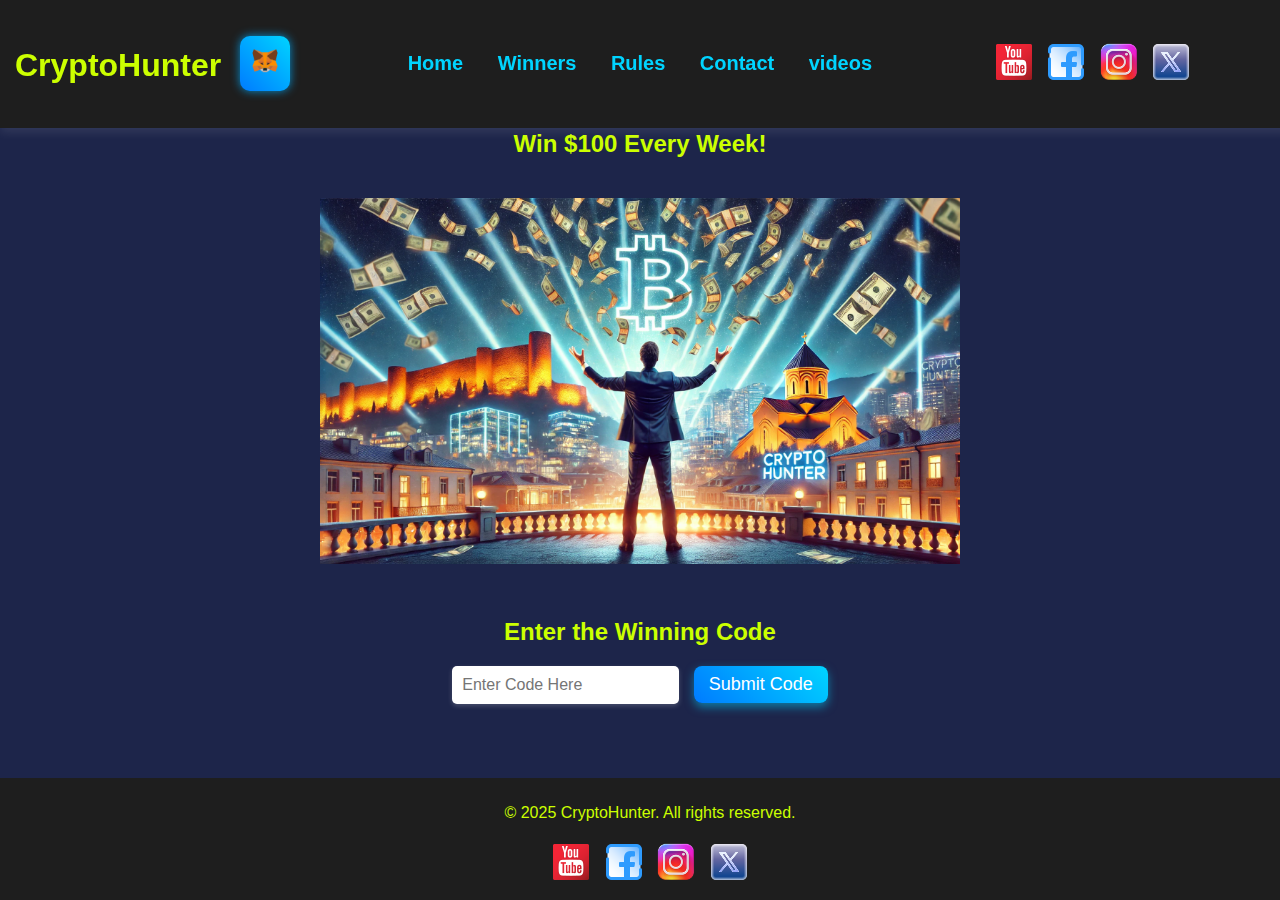
==== index.html @ a2bde197 "1" ====
<!DOCTYPE html>
<html lang="en">
<head>
    <meta charset="UTF-8">
    <meta name="viewport" content="width=device-width, initial-scale=1.0">
    <title>CryptoHunter - Win $100 Weekly    </title>
    <link rel="stylesheet" href="style.css">
</head>
<body>
  <canvas id="fireworksCanvas"></canvas>

    <!-- Header -->
    <header>
        <h1>CryptoHunter    <button id="connectMetaMask">
          <img class="meta" src="icons/meta.png" alt="MetaMask" width="40">
      </button>
      </h1>
        <nav>
          <a href="index.html">Home</a>
          <a href="winners.html">Winners</a>
          <a href="rules.html">Rules</a>
          <a href="contact.html">Contact</a>
          <a href="video.html">videos</a>

         
        </nav>
        <div class="social-icons">
            <a href="#"><img src="icons/y.png" alt="YouTube"></a>
            <a href="#"><img src="icons/f.png" alt="Instagram"></a>
            <a class="insta" href="#"><img src="icons/i.png" alt="Facebook"></a>
            <a href="#"><img src="icons/x.png" alt="Twitter"></a>
        </div>
    </header>
    
    <!-- Hero Section -->
    <section id="home">
        <h2>Win $100 Every Week!</h2>
        <img src="images/main.webp" alt="Main Picture" class="main-image">
    </section>

    <!-- Animated Money Rain -->
    <div class="money-rain"></div>

    <!-- Code Submission Section -->
    <section id="prize">
        <h2>Enter the Winning Code</h2>
        <input type="text" id="code-input" placeholder="Enter Code Here" maxlength="8">
        <button id="submit-code">Submit Code</button>
        <p id="code-message"></p>
    </section>

    
    
  
    <!-- Footer -->
    <footer>
        <p>&copy; 2025 CryptoHunter. All rights reserved.</p>
        <div class="social-iconsf">
          <a href="#"><img src="icons/y.png" alt="YouTube"></a>
          <a href="#"><img src="icons/f.png" alt="Instagram"></a>
          <a class="insta" href="#"><img src="icons/i.png" alt="Facebook"></a>
          <a href="#"><img src="icons/x.png" alt="Twitter"></a>
        </div>
    </footer>
    
    <script src="script.js"></script>
</body>
</html>
---- style.css ----
/* styles.css */
body {
  font-family: Arial, sans-serif;
  margin: 0;
  padding: 0;
  text-align: center;
  background-color: #1d254a;
  color: rgb(204, 255, 0);
  overflow-x: hidden;
  padding-top: 80px;
 
}


#fireworksCanvas {
  position: fixed;
  top: 0;
  left: 0;
  width: 100vw;
  height: 100vh;
  pointer-events: none;
}

header {
  background-color: #1e1e1e;
  padding: 15px;
  display: flex;
  justify-content: space-between;
  align-items: center;
  box-shadow: 0px 4px 10px rgba(255, 255, 255, 0.1);
}

header {
  position: fixed;
  top: 0;
  width: 100%;
  background-color: #1e1e1e;
  padding: 15px;
  display: flex;
  justify-content: space-between;
  align-items: center;
  box-shadow: 0px 4px 10px rgba(255, 255, 255, 0.1);
  z-index: 1000;
}

footer {
  position: fixed;
  bottom: 0;
  width: 100%;
  background-color: #1e1e1e;
  color: rgb(204, 255, 0);
  text-align: center;
  padding: 10px;
  z-index: 1000;

}


.social-icons{
  padding-right: 100px;

}
.social-icons img {
  
  width: 48px; /* საწყისი ზომა */
  height: auto;
  transition: transform 0.3s ease-in-out, box-shadow 0.3s ease-in-out;
}

.social-icons img:hover {
  transform: scale(1.2); /* ზომაში 20%-ით იზრდება */
  
}


button {
  background: linear-gradient(45deg, #007bff, #00d4ff);
  color: white;
  border: none;
  padding: 8px 15px;
  margin-left: 10px;
  cursor: pointer;
  font-size: 18px;
  border-radius: 8px;
  transition: 0.3s;
  box-shadow: 0px 4px 10px rgba(0, 212, 255, 0.5);
}

button:hover {
  background: linear-gradient(45deg, #0056b3, #0097ff);
  transform: scale(1.05);
  box-shadow: 0px 6px 12px rgba(0, 212, 255, 0.7);
}

input[type="text"] {
  padding: 10px;
  border-radius: 5px;
  border: none;
  font-size: 16px;
  outline: none;
  transition: all 0.3s;
  box-shadow: 0px 2px 5px rgba(255, 255, 255, 0.2);
}

input[type="text"]:focus {
  box-shadow: 0px 4px 10px rgba(0, 212, 255, 0.7);
  transform: scale(1.05);
}


.insta img{
  width: 48px;
}



#connectMetaMask {
  
  background-color: #1e1e1e;
  border: none;
  padding: 10px;
  border-radius: 10px;
  cursor: pointer;
  box-shadow: 0px 0px 10px rgba(0, 174, 255, 0.8);
  transition: all 0.3s ease-in-out;
}
#connectMetaMask  img{
  width: 30px;
  height: auto;

}

#connectMetaMask:hover {
  transform: scale(1.1);
  box-shadow: 0px 0px 15px rgba(0, 174, 255, 1);
}


nav a {
    margin: 0 15px;
    color:#00d4ff;
    text-decoration: none;
    font-weight: bold;
    font-size: 20px;
    transition: all 0.3s ease-in-out;
    position: relative;
}

nav a:hover {
    transform: scale(1.5);
    color:rgb(229, 16, 16)
    
}

nav a::after {
    content: "";
    position: absolute;
    left: 50%;
    bottom: -5px;
    width: 0;
    height: 2px;
    background-color: #00d4ff;
    transition: all 0.3s ease-in-out;
    transform: translateX(-50%);
}

nav a:hover::after {
    width: 100%;
 
}


.main-image {
  width: 50%;
  max-width: 1000px;
  margin-top: 20px;
}

.video-carousel {
  margin-top: 10%;
  margin-left: 29%;
  display: flex;
  align-items: center;
  justify-content: center;
 gap: 3%;
  max-width: 800px;

}

.carousel-container {
  
  width: 600px;
  overflow: hidden;
  border-radius: 10px;
  box-shadow: 0px 4px 10px rgba(0, 0, 0, 0.3);
}

.carousel {
  display: flex;
  transition: transform 0.5s ease-in-out;
  gap: 3%;
}

.carousel iframe {
  width: 600px;
  height: 350px;
  border-radius: 10px;
}






.money-rain-container {
  position: fixed;
  top: 0;
  left: 0;
  width: 100%;
  height: 100vh;
  pointer-events: none;
  overflow: hidden;
}

.money {
  position: absolute;
  top: -10%;
  width: 70px; /* კუპიურის ზომა */
  height: auto;
  opacity: 0.9;
  animation: fall linear infinite;
}

@keyframes fall {
  0% {
    transform: translateY(-10vh) rotate(0deg);
    opacity: 1;
  }
  100% {
    transform: translateY(110vh) rotate(360deg);
    opacity: 0;
  }
}

section {
  margin: 50px 0;
}
table {
  width: 80%;
  margin: 0 auto;
  border-collapse: collapse;
  background: white;
  color: black;
}
th, td {
  border: 1px solid #ddd;
  padding: 10px;
  text-align: center;
}
th {
  background-color: #f4f4f4;
}
footer {
  margin-top: 50px;
  padding: 10px;
  background-color: #1e1e1e;
}
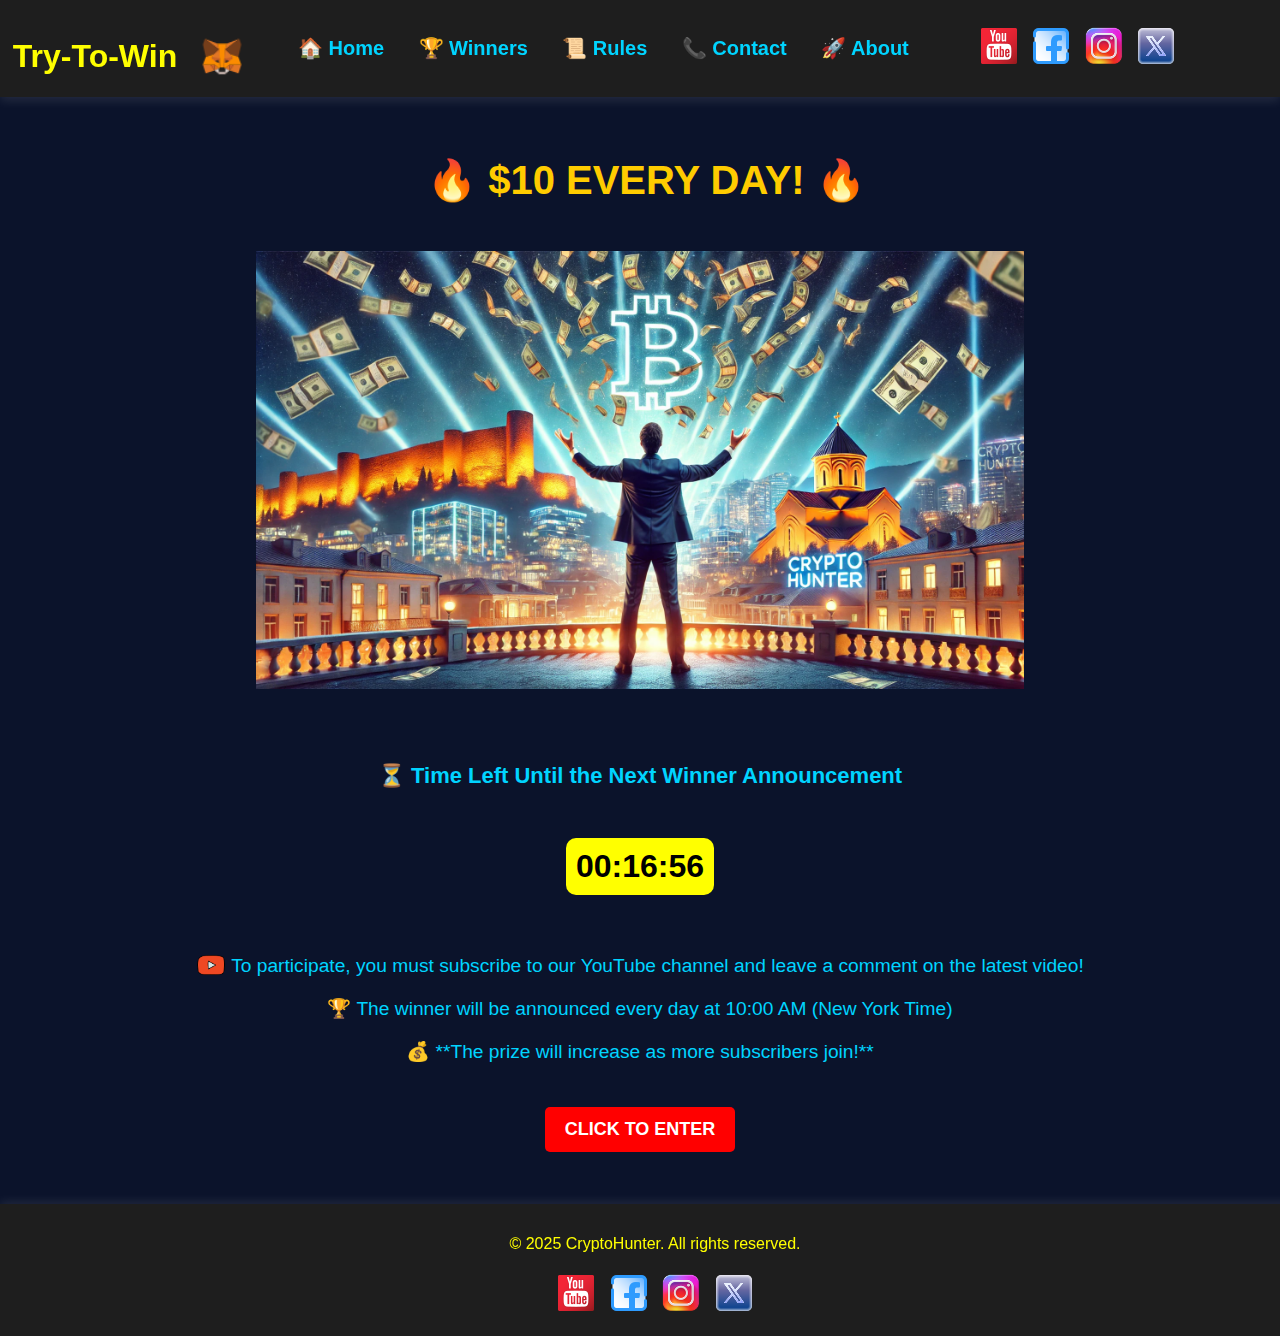
==== commit f188c0ef: "2" ====
--- a/index.html
+++ b/index.html
@@ -11,19 +11,19 @@
 
     <!-- Header -->
     <header>
-        <h1>CryptoHunter    <button id="connectMetaMask">
-          <img class="meta" src="icons/meta.png" alt="MetaMask" width="40">
-      </button>
+        <h1>Try-To-Win  <a href="#" onclick="donateWithMetaMask()" class="donation-button">
+          <img src="icons/meta.png" alt="Donate with MetaMask" class="metamask-icon">
+      </a>
+      
       </h1>
-        <nav>
-          <a href="index.html">Home</a>
-          <a href="winners.html">Winners</a>
-          <a href="rules.html">Rules</a>
-          <a href="contact.html">Contact</a>
-          <a href="video.html">videos</a>
-
-         
-        </nav>
+      <nav>
+        <a href="index.html">🏠 Home</a>
+        <a href="winners.html">🏆 Winners</a>
+        <a href="rules.html">📜 Rules</a>
+        <a href="contact.html">📞 Contact</a>
+        <a href="About.html">🚀 About</a>
+    </nav>
+    
         <div class="social-icons">
             <a href="#"><img src="icons/y.png" alt="YouTube"></a>
             <a href="#"><img src="icons/f.png" alt="Instagram"></a>
@@ -32,24 +32,30 @@
         </div>
     </header>
     
+    
     <!-- Hero Section -->
     <section id="home">
-        <h2>Win $100 Every Week!</h2>
+     
+      <h1 id="amountText" class="animated-text"></h1>
+
         <img src="images/main.webp" alt="Main Picture" class="main-image">
     </section>
 
     <!-- Animated Money Rain -->
     <div class="money-rain"></div>
 
-    <!-- Code Submission Section -->
-    <section id="prize">
-        <h2>Enter the Winning Code</h2>
-        <input type="text" id="code-input" placeholder="Enter Code Here" maxlength="8">
-        <button id="submit-code">Submit Code</button>
-        <p id="code-message"></p>
-    </section>
+  
+    <div class="container">
+      <p class="countdown-title">⏳ Time Left Until the Next Winner Announcement</p>
+      <h2 class="countdown" id="timer">00:00:00</h2>
+       
+      <p class="info"><img class="sub" src="images/subsc3.png"> To participate, you must subscribe to our YouTube channel and leave a comment on the latest video!</p>
+ 
+      <p class="info">🏆 The winner will be announced every day at 10:00 AM (New York Time)</p>
+      <p class="info">💰 **The prize will increase as more subscribers join!**</p>
+      <a href="https://www.youtube.com/c/YOUR_CHANNEL_NAME/videos" class="button"> CLICK TO ENTER</a>
 
-    
+  </div>
     
   
     <!-- Footer -->
--- a/style.css
+++ b/style.css
@@ -8,9 +8,17 @@
   color: rgb(204, 255, 0);
   overflow-x: hidden;
   padding-top: 80px;
- 
-}
-
+}
+html, body {
+  height: 100%;
+  display: flex;
+  flex-direction: column;
+}
+
+/* Make the main content push footer down */
+main, section {
+  flex: 1;
+}
 
 #fireworksCanvas {
   position: fixed;
@@ -21,21 +29,12 @@
   pointer-events: none;
 }
 
-header {
-  background-color: #1e1e1e;
-  padding: 15px;
-  display: flex;
-  justify-content: space-between;
-  align-items: center;
-  box-shadow: 0px 4px 10px rgba(255, 255, 255, 0.1);
-}
 
 header {
   position: fixed;
   top: 0;
   width: 100%;
   background-color: #1e1e1e;
-  padding: 15px;
   display: flex;
   justify-content: space-between;
   align-items: center;
@@ -43,25 +42,36 @@
   z-index: 1000;
 }
 
+/* Ensure the page takes full height */
+html,
+body {
+  height: 100%;
+  display: flex;
+  flex-direction: column;
+}
+
+/* Make the main content area expand */
+#winners {
+  flex: 1;
+}
+
+
+/* Footer should always be at the bottom */
 footer {
-  position: fixed;
-  bottom: 0;
+  background:#1e1e1e ;
+  color: yellow;
+  text-align: center;
+  padding: 15px;
   width: 100%;
-  background-color: #1e1e1e;
-  color: rgb(204, 255, 0);
-  text-align: center;
-  padding: 10px;
-  z-index: 1000;
-
-}
-
-
-.social-icons{
+  margin-top: auto;
+  position: relative;
+  box-shadow: 0 -2px 10px rgba(255, 255, 255, 0.1);
+}
+
+.social-icons {
   padding-right: 100px;
-
 }
 .social-icons img {
-  
   width: 48px; /* საწყისი ზომა */
   height: auto;
   transition: transform 0.3s ease-in-out, box-shadow 0.3s ease-in-out;
@@ -69,30 +79,14 @@
 
 .social-icons img:hover {
   transform: scale(1.2); /* ზომაში 20%-ით იზრდება */
+}
+
+
+
+input[type="text"] {
   
-}
-
-
-button {
-  background: linear-gradient(45deg, #007bff, #00d4ff);
-  color: white;
-  border: none;
-  padding: 8px 15px;
-  margin-left: 10px;
-  cursor: pointer;
-  font-size: 18px;
-  border-radius: 8px;
-  transition: 0.3s;
-  box-shadow: 0px 4px 10px rgba(0, 212, 255, 0.5);
-}
-
-button:hover {
-  background: linear-gradient(45deg, #0056b3, #0097ff);
-  transform: scale(1.05);
-  box-shadow: 0px 6px 12px rgba(0, 212, 255, 0.7);
-}
-
-input[type="text"] {
+width: 22%;
+  margin-bottom: 2%;
   padding: 10px;
   border-radius: 5px;
   border: none;
@@ -107,71 +101,56 @@
   transform: scale(1.05);
 }
 
-
-.insta img{
+.insta img {
   width: 48px;
 }
 
-
-
-#connectMetaMask {
-  
-  background-color: #1e1e1e;
-  border: none;
-  padding: 10px;
-  border-radius: 10px;
+.metamask-icon {
+  width: 46px;
+  height: 46px;
   cursor: pointer;
-  box-shadow: 0px 0px 10px rgba(0, 174, 255, 0.8);
+  transition: 0.3s;
+  transform: translateY(13px) translateX(13px);
+}
+
+.metamask-icon:hover {
+  transform: scale(1.1);
+  filter: drop-shadow(0 0 10px #ffcc00);
+}
+
+nav a {
+  margin: 0 15px;
+  color: #00d4ff;
+  text-decoration: none;
+  font-weight: bold;
+  font-size: 20px;
   transition: all 0.3s ease-in-out;
-}
-#connectMetaMask  img{
-  width: 30px;
-  height: auto;
-
-}
-
-#connectMetaMask:hover {
-  transform: scale(1.1);
-  box-shadow: 0px 0px 15px rgba(0, 174, 255, 1);
-}
-
-
-nav a {
-    margin: 0 15px;
-    color:#00d4ff;
-    text-decoration: none;
-    font-weight: bold;
-    font-size: 20px;
-    transition: all 0.3s ease-in-out;
-    position: relative;
+  position: relative;
 }
 
 nav a:hover {
-    transform: scale(1.5);
-    color:rgb(229, 16, 16)
-    
+  transform: scale(1.5);
+  color: rgb(229, 16, 16);
 }
 
 nav a::after {
-    content: "";
-    position: absolute;
-    left: 50%;
-    bottom: -5px;
-    width: 0;
-    height: 2px;
-    background-color: #00d4ff;
-    transition: all 0.3s ease-in-out;
-    transform: translateX(-50%);
+  content: "";
+  position: absolute;
+  left: 50%;
+  bottom: -5px;
+  width: 0;
+  height: 2px;
+  background-color: #00d4ff;
+  transition: all 0.3s ease-in-out;
+  transform: translateX(-50%);
 }
 
 nav a:hover::after {
-    width: 100%;
- 
-}
-
+  width: 100%;
+}
 
 .main-image {
-  width: 50%;
+  width: 60%;
   max-width: 1000px;
   margin-top: 20px;
 }
@@ -182,13 +161,11 @@
   display: flex;
   align-items: center;
   justify-content: center;
- gap: 3%;
+  gap: 3%;
   max-width: 800px;
-
 }
 
 .carousel-container {
-  
   width: 600px;
   overflow: hidden;
   border-radius: 10px;
@@ -206,11 +183,6 @@
   height: 350px;
   border-radius: 10px;
 }
-
-
-
-
-
 
 .money-rain-container {
   position: fixed;
@@ -242,6 +214,89 @@
   }
 }
 
+body {
+  font-family: Arial, sans-serif;
+  text-align: center;
+  background-color: #0b132b;
+  color: white;
+}
+
+
+.container p {
+  color: #00d4ff;
+}
+h1 {
+  color: yellow;
+  margin-left: 1%;
+}
+.highlight {
+  font-size: 2.5rem;
+  font-weight: bold;
+  color: #ffcc00;
+  animation: pulse 1.5s infinite;
+}
+
+@keyframes pulse {
+  0% {
+    transform: scale(1);
+  }
+  50% {
+    transform: scale(1.1);
+  }
+  100% {
+    transform: scale(1);
+  }
+}
+/* Buttons */
+.button {
+  display: inline-block;
+  background: red;
+  color: white;
+  font-size: 18px;
+  padding: 12px 20px;
+  border-radius: 5px;
+  text-decoration: none;
+  font-weight: bold;
+  transition: 0.3s;
+  margin-bottom: 4%;
+  margin-top: 2%;
+
+}
+
+.button:hover {
+  background: darkred;
+}
+
+/* Countdown Timer */
+.countdown-title {
+  font-size: 22px;
+  font-weight: bold;
+  color: #ffcc00;
+  margin-top: 20px;
+}
+
+.countdown {
+  font-size: 32px;
+  font-weight: bold;
+  color: #000000;
+  padding: 10px;
+  background: yellow;
+  display: inline-block;
+  border-radius: 10px;
+}
+
+.info {
+  font-size: 1.2rem;
+  margin-top: 20px;
+}
+
+
+
+.sub {
+  width: 30px;
+  transform: translateY(8px);
+}
+
 section {
   margin: 50px 0;
 }
@@ -252,7 +307,9 @@
   background: white;
   color: black;
 }
-th, td {
+
+th,
+td {
   border: 1px solid #ddd;
   padding: 10px;
   text-align: center;
@@ -260,8 +317,355 @@
 th {
   background-color: #f4f4f4;
 }
-footer {
+
+
+
+
+/* Winners Section Background */
+#winners {
+  background: linear-gradient(135deg, #1e1e1e, #3a3a3a);
+  padding: 50px 20px;
+  border-radius: 15px;
+  text-align: center;
+  color: white;
+  box-shadow: 0px 5px 20px rgba(255, 255, 255, 0.2);
+  animation: fadeIn 1.5s ease-in-out;
+  position: relative;
+  overflow: hidden;
+}
+
+/* Glowing Title */
+#winners h1 {
+  font-size: 2.5rem;
+  font-weight: bold;
+  color: #ffcc00;
+  text-shadow: 0 0 15px rgba(255, 204, 0, 0.7);
+  animation: glowText 1.5s infinite alternate;
+}
+
+/* Animated Money Rain Effect */
+@keyframes moneyFall {
+  from {
+      transform: translateY(-100px) rotate(0deg);
+      opacity: 1;
+  }
+  to {
+      transform: translateY(800px) rotate(360deg);
+      opacity: 0;
+  }
+}
+
+/* Floating Money */
+.money {
+  position: absolute;
+  width: 70px;
+  opacity: 0.8;
+  animation: moneyFall linear infinite;
+}
+
+/* Random Positions */
+.money:nth-child(1) { left: 5%; animation-duration: 4s; }
+.money:nth-child(2) { left: 20%; animation-duration: 6s; }
+.money:nth-child(3) { left: 40%; animation-duration: 5s; }
+.money:nth-child(4) { left: 60%; animation-duration: 7s; }
+.money:nth-child(5) { left: 80%; animation-duration: 6.5s; }
+
+/* Table Styles */
+table {
+  width: 90%;
+  margin: auto;
+  border-collapse: collapse;
+  background: rgba(255, 255, 255, 0.1);
+  color: white;
+  box-shadow: 0px 5px 15px rgba(255, 255, 255, 0.2);
+  backdrop-filter: blur(10px);
+  border-radius: 10px;
+  overflow: hidden;
+}
+
+/* Table Header */
+th {
+  background: yellow;
+  color: black;
+  font-size: 1.3rem;
+  padding: 15px;
+}
+
+/* Table Rows */
+td {
+  padding: 12px;
+  border-bottom: 2px solid rgba(255, 255, 255, 0.2);
+}
+
+/* Proof Image */
+.proof-img {
+  width: 50px;
+  cursor: pointer;
+  transition: transform 0.3s ease-in-out;
+}
+
+/* Enlarge Proof on Hover */
+.proof-img:hover {
+  transform: scale(2);
+}
+
+/* Pagination */
+.pagination {
+  margin-top: 20px;
+}
+
+.pagination button {
+  background: yellow;
+  color: black;
+  border: none;
+  padding: 10px 20px;
+  font-size: 1.2rem;
+  border-radius: 5px;
+  cursor: pointer;
+  transition: transform 0.3s ease-in-out;
+}
+
+.pagination button:hover {
+  transform: scale(1.1);
+}
+
+/* Animation for Title */
+@keyframes glowText {
+  from { text-shadow: 0 0 10px #ffcc00; }
+  to { text-shadow: 0 0 20px #ffcc00; }
+}
+
+
+.proof-btn.success {
+  background: green;
+}
+
+.proof-btn.fail {
+  background: red;
+}
+.proof-img {
+  width: 50px;
+  cursor: pointer;
+  transition: transform 0.3s ease-in-out;
+}
+
+.proof-img:hover {
+  transform: scale(1.5);
+}
+
+/* Fullscreen image styles */
+.fullscreen-container {
+  display: none;
+  position: fixed;
+  top: 0; left: 0;
+  width: 100%; height: 100%;
+  background: rgba(0, 0, 0, 0.9);
+  justify-content: center;
+  align-items: center;
+  z-index: 1000;
+}
+
+.fullscreen-container img {
+  max-width: 90%;
+  max-height: 90%;
+  border-radius: 10px;
+  box-shadow: 0px 0px 20px rgba(255, 255, 255, 0.7);
+}
+
+.pagination {
+  margin: 20px 0;
+}
+
+.pagination button {
+  background: yellow;
+  border: none;
+  padding: 10px 15px;
+  cursor: pointer;
+  font-size: 16px;
+  font-weight: bold;
+  border-radius: 5px;
+}
+
+
+
+
+/* წესები */
+
+
+/* Game Rules Section */
+#game-rules {
+  background: linear-gradient(135deg, #1e1e1e, #3a3a3a);
+  padding: 50px 20px;
+  border-radius: 15px;
+  text-align: center;
+  color: white;
+  box-shadow: 0px 5px 20px rgba(255, 255, 255, 0.2);
+  animation: fadeIn 1.5s ease-in-out;
+}
+
+/* Title Style */
+.rules-title {
+  font-size: 2.5rem;
+  font-weight: bold;
+  color: #ffcc00;
+  text-shadow: 3px 3px 5px rgba(0, 0, 0, 0.7);
+  animation: glow 1.5s infinite alternate;
+}
+
+/* Rules Container */
+.rules-container {
+  display: flex;
+  flex-direction: column;
+  align-items: center;
+  gap: 15px;
+  margin-top: 20px;
+}
+
+/* Each Rule Item */
+.rule-item {
+  background: rgba(255, 255, 255, 0.1);
+  padding: 15px 20px;
+  border-radius: 10px;
+  font-size: 1.2rem;
+  font-weight: bold;
+  display: flex;
+  align-items: center;
+  gap: 15px;
+  width: 80%;
+  max-width: 700px;
+  box-shadow: 0px 4px 10px rgba(255, 255, 255, 0.3);
+  transition: transform 0.3s ease-in-out, background 0.3s ease-in-out;
+}
+
+/* Emoji Icon */
+.emoji {
+  font-size: 1.8rem;
+  transition: transform 0.3s ease-in-out;
+}
+
+/* Hover Effects */
+.rule-item:hover {
+  transform: scale(1.05);
+  background: rgba(255, 255, 255, 0.2);
+}
+
+.rule-item:hover .emoji {
+  transform: rotate(10deg) scale(1.2);
+}
+
+/* Animations */
+@keyframes fadeIn {
+  from { opacity: 0; transform: translateY(-20px); }
+  to { opacity: 1; transform: translateY(0); }
+}
+
+@keyframes glow {
+  from { text-shadow: 0 0 10px #ffcc00; }
+  to { text-shadow: 0 0 20px #ffcc00; }
+}
+
+
+
+/* ჩვენს შესახე */
+
+/* Project Plan Section */
+#project-plan {
+  background: linear-gradient(135deg, #1e1e1e, #3a3a3a);
+  padding: 50px 20px;
+  border-radius: 15px;
+  text-align: center;
+  color: white;
+  box-shadow: 0px 5px 20px rgba(255, 255, 255, 0.2);
+  animation: fadeIn 1.5s ease-in-out;
+}
+
+/* Title */
+.plan-title {
+  font-size: 2.5rem;
+  font-weight: bold;
+  color: #ffcc00;
+  text-shadow: 3px 3px 5px rgba(0, 0, 0, 0.7);
+  animation: glow 1.5s infinite alternate;
+}
+
+/* Motivation Text */
+.motivation-text {
+  font-size: 1.3rem;
+  font-weight: bold;
+  color: #00d4ff;
+  margin-bottom: 20px;
+}
+
+/* Plan Boxes */
+.plan-container {
+  display: flex;
+  justify-content: center;
+  gap: 20px;
   margin-top: 50px;
-  padding: 10px;
-  background-color: #1e1e1e;
-}+}
+
+.plan-item {
+  background: rgba(255, 255, 255, 0.1);
+  padding: 20px;
+  border-radius: 10px;
+  font-size: 1.2rem;
+  font-weight: bold;
+  width: 30%;
+  min-width: 250px;
+  box-shadow: 0px 4px 10px rgba(255, 255, 255, 0.3);
+  transition: transform 0.3s ease-in-out, background 0.3s ease-in-out;
+}
+
+/* Hover Effects */
+.plan-item:hover {
+  transform: scale(1.05);
+  background: rgba(255, 255, 255, 0.2);
+}
+
+/* Chart Container */
+.chart-container {
+  margin-top: 40px;
+  width: 80%;
+  max-width: 600px;
+  margin-left: auto;
+  margin-right: auto;
+}
+
+/* Call to Action */
+.cta {
+  font-size: 1.3rem;
+  font-weight: bold;
+  color: #ffcc00;
+  margin-top: 30px;
+}
+
+/* Animations */
+@keyframes fadeIn {
+  from { opacity: 0; transform: translateY(-20px); }
+  to { opacity: 1; transform: translateY(0); }
+}
+
+@keyframes glow {
+  from { text-shadow: 0 0 10px #ffcc00; }
+  to { text-shadow: 0 0 20px #ffcc00; }
+}
+
+
+/* ჰედერის ტექსის ცვლა  */
+
+.animated-text {
+  font-size: 2.5rem;
+  font-weight: bold;
+  color: #57998a;
+  text-align: center;
+  text-transform: uppercase;
+  animation: fadeInOut 6s infinite;
+}
+
+@keyframes fadeInOut {
+  0% { opacity: 0; transform: translateY(-10px); }
+  20% { opacity: 1; transform: translateY(0px); }
+  80% { opacity: 1; transform: translateY(0px); }
+  100% { opacity: 0; transform: translateY(10px); }
+}
+
